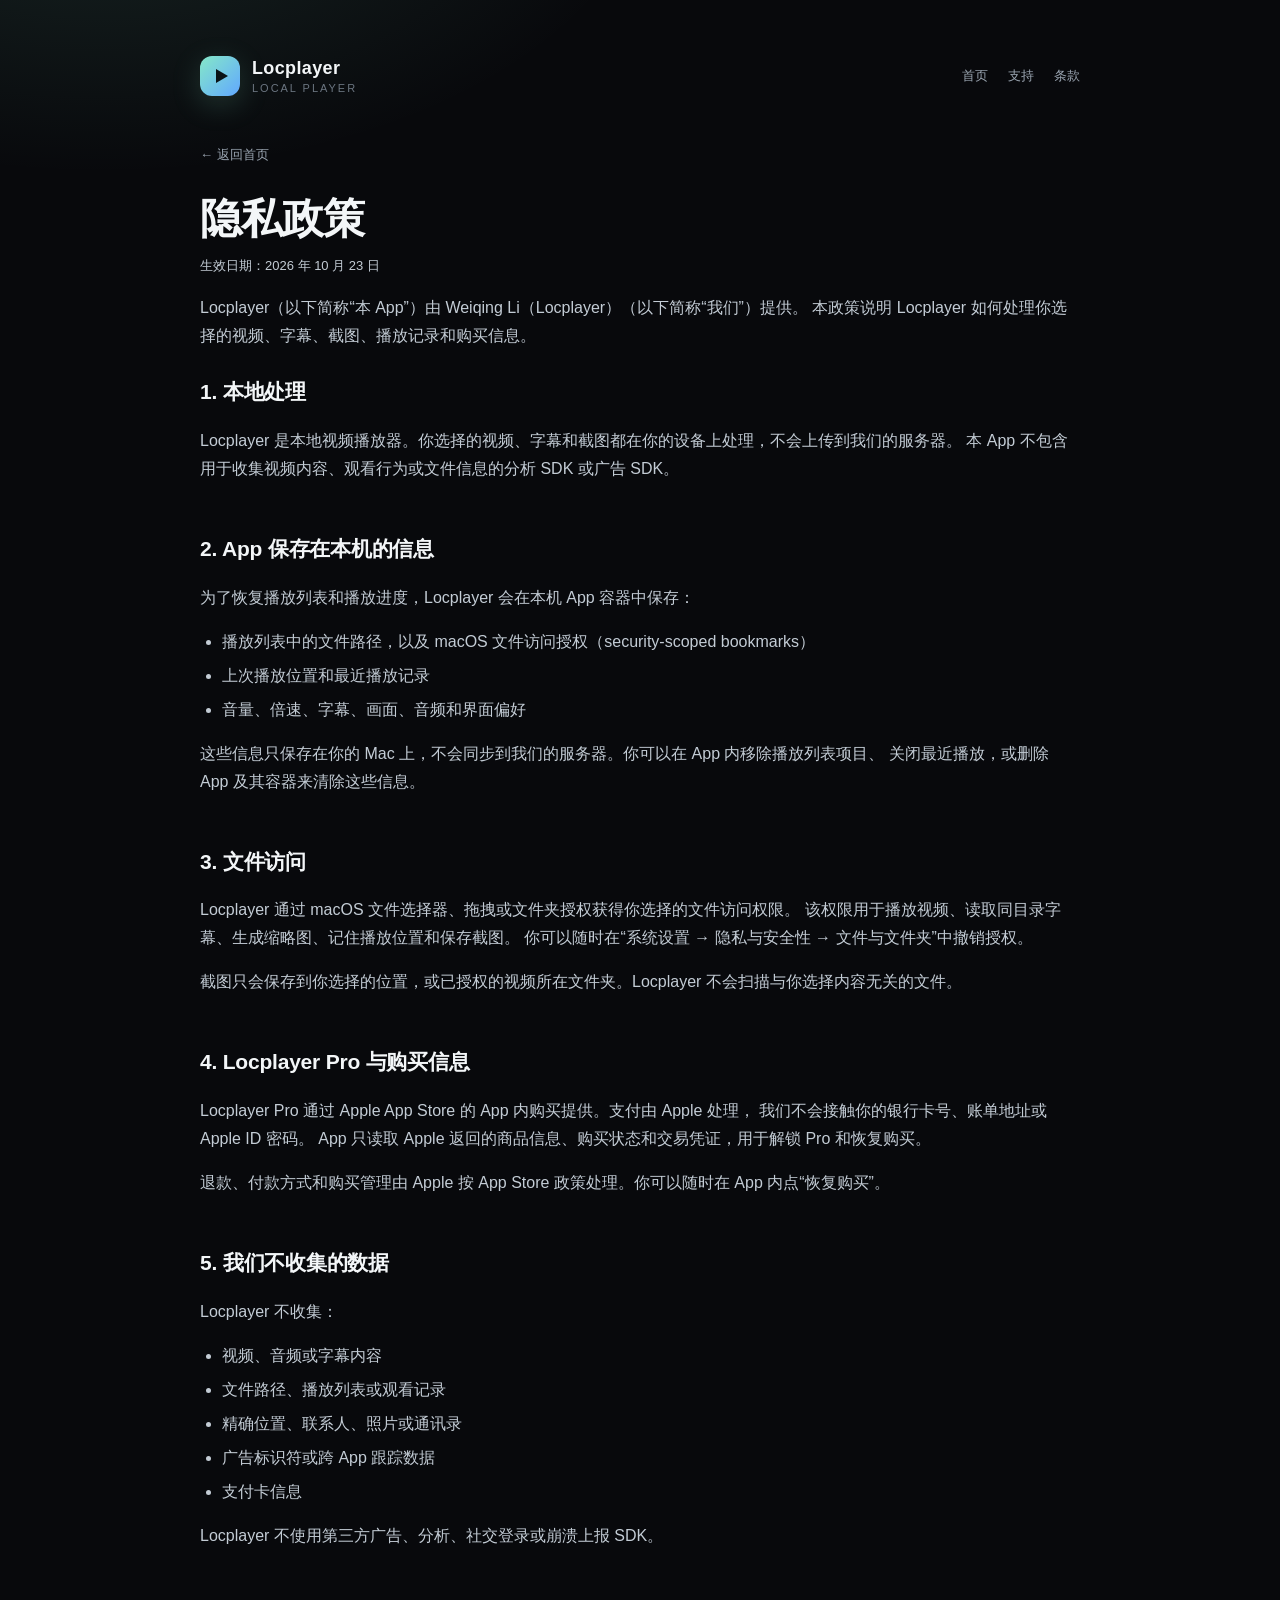
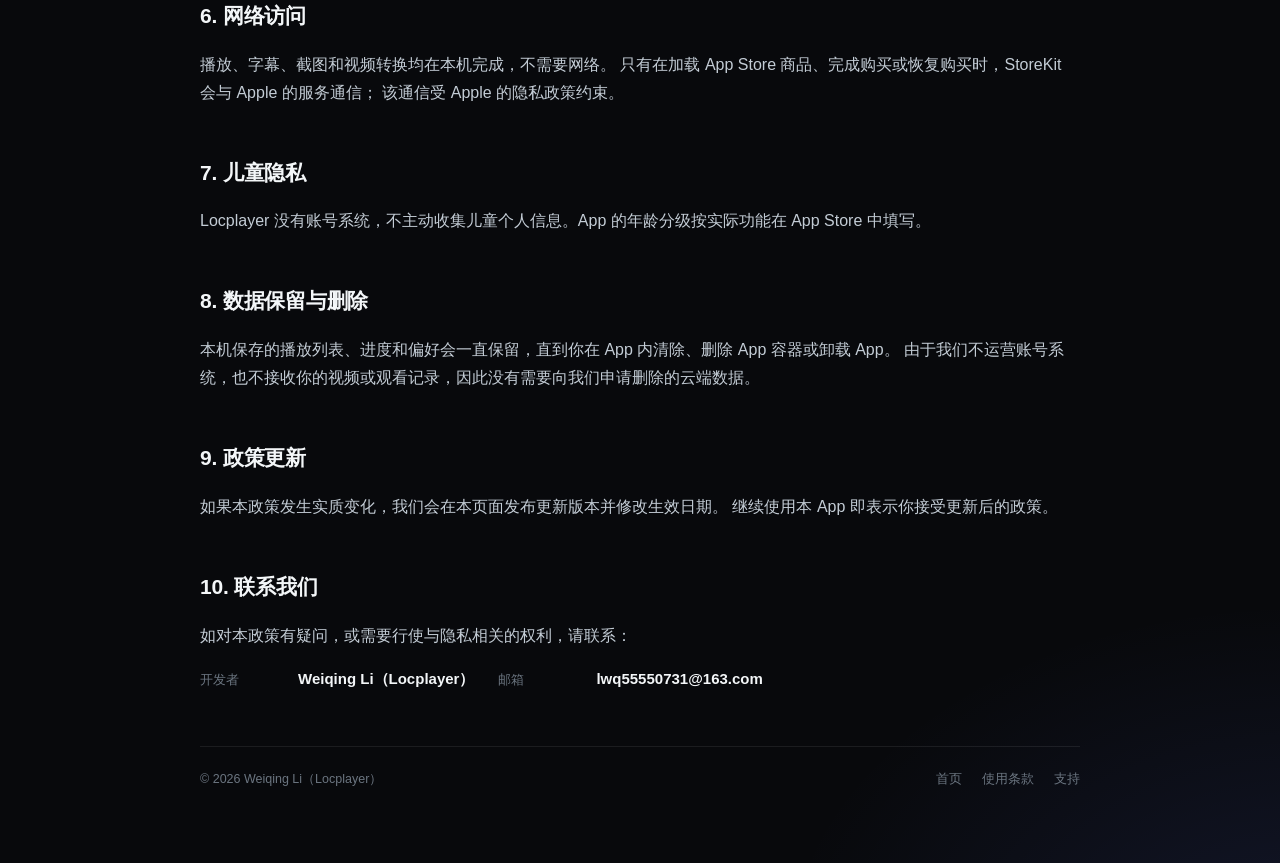
==== privacy.html @ 84baadae "Add Locplayer legal and support pages" ====
<!doctype html>
<html lang="zh-CN">
<head>
  <meta charset="utf-8">
  <meta name="viewport" content="width=device-width, initial-scale=1">
  <title>隐私政策 · Locplayer</title>
  <meta name="description" content="Locplayer 隐私政策：视频、字幕和截图都在本机处理。">
  <link rel="stylesheet" href="style.css">
</head>
<body>
  <div class="wrap doc">
    <header class="site">
      <div class="logo" aria-hidden="true"></div>
      <div class="brand">
        <strong>Locplayer</strong>
        <span>LOCAL PLAYER</span>
      </div>
      <nav class="site-nav">
        <a href="index.html">首页</a>
        <a href="support.html">支持</a>
        <a href="terms.html">条款</a>
      </nav>
    </header>

    <a class="back" href="index.html">← 返回首页</a>
    <h1>隐私政策</h1>
    <p class="meta">生效日期：2026 年 10 月 23 日</p>

    <p>
      Locplayer（以下简称“本 App”）由 Weiqing Li（Locplayer）（以下简称“我们”）提供。
      本政策说明 Locplayer 如何处理你选择的视频、字幕、截图、播放记录和购买信息。
    </p>

    <h2>1. 本地处理</h2>
    <p>
      Locplayer 是本地视频播放器。你选择的视频、字幕和截图都在你的设备上处理，不会上传到我们的服务器。
      本 App 不包含用于收集视频内容、观看行为或文件信息的分析 SDK 或广告 SDK。
    </p>

    <h2>2. App 保存在本机的信息</h2>
    <p>为了恢复播放列表和播放进度，Locplayer 会在本机 App 容器中保存：</p>
    <ul>
      <li>播放列表中的文件路径，以及 macOS 文件访问授权（security-scoped bookmarks）</li>
      <li>上次播放位置和最近播放记录</li>
      <li>音量、倍速、字幕、画面、音频和界面偏好</li>
    </ul>
    <p>
      这些信息只保存在你的 Mac 上，不会同步到我们的服务器。你可以在 App 内移除播放列表项目、
      关闭最近播放，或删除 App 及其容器来清除这些信息。
    </p>

    <h2>3. 文件访问</h2>
    <p>
      Locplayer 通过 macOS 文件选择器、拖拽或文件夹授权获得你选择的文件访问权限。
      该权限用于播放视频、读取同目录字幕、生成缩略图、记住播放位置和保存截图。
      你可以随时在“系统设置 → 隐私与安全性 → 文件与文件夹”中撤销授权。
    </p>
    <p>
      截图只会保存到你选择的位置，或已授权的视频所在文件夹。Locplayer 不会扫描与你选择内容无关的文件。
    </p>

    <h2>4. Locplayer Pro 与购买信息</h2>
    <p>
      Locplayer Pro 通过 Apple App Store 的 App 内购买提供。支付由 Apple 处理，
      我们不会接触你的银行卡号、账单地址或 Apple ID 密码。
      App 只读取 Apple 返回的商品信息、购买状态和交易凭证，用于解锁 Pro 和恢复购买。
    </p>
    <p>
      退款、付款方式和购买管理由 Apple 按 App Store 政策处理。你可以随时在 App 内点“恢复购买”。
    </p>

    <h2>5. 我们不收集的数据</h2>
    <p>Locplayer 不收集：</p>
    <ul>
      <li>视频、音频或字幕内容</li>
      <li>文件路径、播放列表或观看记录</li>
      <li>精确位置、联系人、照片或通讯录</li>
      <li>广告标识符或跨 App 跟踪数据</li>
      <li>支付卡信息</li>
    </ul>
    <p>Locplayer 不使用第三方广告、分析、社交登录或崩溃上报 SDK。</p>

    <h2>6. 网络访问</h2>
    <p>
      播放、字幕、截图和视频转换均在本机完成，不需要网络。
      只有在加载 App Store 商品、完成购买或恢复购买时，StoreKit 会与 Apple 的服务通信；
      该通信受 Apple 的隐私政策约束。
    </p>

    <h2>7. 儿童隐私</h2>
    <p>
      Locplayer 没有账号系统，不主动收集儿童个人信息。App 的年龄分级按实际功能在 App Store 中填写。
    </p>

    <h2>8. 数据保留与删除</h2>
    <p>
      本机保存的播放列表、进度和偏好会一直保留，直到你在 App 内清除、删除 App 容器或卸载 App。
      由于我们不运营账号系统，也不接收你的视频或观看记录，因此没有需要向我们申请删除的云端数据。
    </p>

    <h2>9. 政策更新</h2>
    <p>
      如果本政策发生实质变化，我们会在本页面发布更新版本并修改生效日期。
      继续使用本 App 即表示你接受更新后的政策。
    </p>

    <h2>10. 联系我们</h2>
    <p>如对本政策有疑问，或需要行使与隐私相关的权利，请联系：</p>
    <div class="contact-box">
      <span>开发者</span><strong>Weiqing Li（Locplayer）</strong>
      <span>邮箱</span><strong>lwq55550731@163.com</strong>
    </div>

    <footer class="site">
      <span>© 2026 Weiqing Li（Locplayer）</span>
      <span class="spacer"></span>
      <a href="index.html">首页</a>
      <a href="terms.html">使用条款</a>
      <a href="support.html">支持</a>
    </footer>
  </div>
</body>
</html>
---- style.css ----
:root {
  --bg: #08090c;
  --panel: #111319;
  --panel-2: #171a22;
  --stroke: rgba(255, 255, 255, 0.08);
  --stroke-strong: rgba(255, 255, 255, 0.14);
  --text: #f3f6f8;
  --muted: #9aa5b1;
  --faint: #6b7580;
  --accent: #85e8c8;
  --accent-2: #61a8ff;
  --gold: #ffc96b;
  --radius: 16px;
}

* {
  box-sizing: border-box;
}

html {
  scroll-behavior: smooth;
}

body {
  margin: 0;
  min-height: 100vh;
  color: var(--text);
  background:
    radial-gradient(900px 520px at 8% -6%, rgba(133, 232, 200, 0.13), transparent 62%),
    radial-gradient(820px 560px at 102% 104%, rgba(96, 120, 255, 0.12), transparent 64%),
    var(--bg);
  font-family: -apple-system, BlinkMacSystemFont, "SF Pro Text", "PingFang SC",
    "Hiragino Sans GB", "Microsoft YaHei", sans-serif;
  font-size: 16px;
  line-height: 1.75;
  -webkit-font-smoothing: antialiased;
}

a {
  color: var(--accent);
  text-decoration: none;
}

a:hover {
  text-decoration: underline;
  text-underline-offset: 3px;
}

.wrap {
  width: min(880px, calc(100% - 40px));
  margin: 0 auto;
  padding: 56px 0 72px;
}

header.site {
  display: flex;
  align-items: center;
  gap: 12px;
  margin-bottom: 44px;
}

.logo {
  width: 40px;
  height: 40px;
  border-radius: 12px;
  background: linear-gradient(135deg, var(--accent), var(--accent-2));
  display: grid;
  place-items: center;
  box-shadow: 0 8px 30px rgba(133, 232, 200, 0.18);
  flex: none;
}

.logo::after {
  content: "";
  width: 0;
  height: 0;
  border-left: 12px solid #0a1216;
  border-top: 7px solid transparent;
  border-bottom: 7px solid transparent;
  margin-left: 3px;
}

.brand {
  display: flex;
  flex-direction: column;
  line-height: 1.3;
}

.brand strong {
  font-size: 18px;
  font-weight: 650;
  letter-spacing: 0.02em;
}

.brand span {
  font-size: 11px;
  letter-spacing: 0.18em;
  color: var(--faint);
}

.site-nav {
  margin-left: auto;
  display: flex;
  gap: 20px;
  font-size: 13px;
  color: var(--muted);
}

.site-nav a {
  color: var(--muted);
}

.site-nav a:hover {
  color: var(--text);
}

h1 {
  margin: 0 0 10px;
  font-size: clamp(30px, 4.6vw, 42px);
  line-height: 1.25;
  letter-spacing: -0.02em;
  font-weight: 700;
}

.lead {
  margin: 0 0 36px;
  color: var(--muted);
  font-size: 16px;
  max-width: 660px;
}

.meta {
  margin-top: 8px;
  color: var(--faint);
  font-size: 13px;
}

.cards {
  display: grid;
  grid-template-columns: repeat(3, minmax(0, 1fr));
  gap: 14px;
  margin: 34px 0 40px;
}

.card {
  display: block;
  padding: 22px 20px;
  background: linear-gradient(180deg, rgba(255, 255, 255, 0.035), rgba(255, 255, 255, 0.012));
  border: 1px solid var(--stroke);
  border-radius: var(--radius);
  color: var(--text);
  transition: transform 160ms ease, border-color 160ms ease, background 160ms ease;
}

.card:hover {
  text-decoration: none;
  transform: translateY(-2px);
  border-color: var(--stroke-strong);
  background: linear-gradient(180deg, rgba(255, 255, 255, 0.055), rgba(255, 255, 255, 0.018));
}

.card .icon {
  display: grid;
  place-items: center;
  width: 34px;
  height: 34px;
  margin-bottom: 14px;
  border-radius: 10px;
  background: rgba(133, 232, 200, 0.1);
  color: var(--accent);
  font-size: 16px;
}

.card h2 {
  margin: 0 0 5px;
  font-size: 16px;
  font-weight: 620;
}

.card p {
  margin: 0;
  color: var(--muted);
  font-size: 13px;
  line-height: 1.6;
}

.panel {
  background: rgba(255, 255, 255, 0.022);
  border: 1px solid var(--stroke);
  border-radius: var(--radius);
  padding: 28px 30px;
  margin: 0 0 18px;
}

.panel h2 {
  margin: 0 0 8px;
  font-size: 19px;
  font-weight: 640;
}

.panel p,
.panel ul,
.panel ol {
  margin: 8px 0;
  color: #c8d0d8;
}

.panel ul,
.panel ol {
  padding-left: 22px;
}

.panel li {
  margin: 6px 0;
}

.notice {
  border: 1px solid rgba(255, 201, 107, 0.24);
  background: rgba(255, 201, 107, 0.06);
}

.notice strong {
  color: var(--gold);
}

.doc h2 {
  margin: 40px 0 10px;
  padding-top: 8px;
  font-size: 21px;
  font-weight: 650;
  letter-spacing: -0.01em;
}

.doc h2:first-of-type {
  margin-top: 8px;
}

.doc p,
.doc li {
  color: #c3ccd5;
}

.doc ul {
  padding-left: 22px;
}

.doc li {
  margin: 6px 0;
}

.doc .muted {
  color: var(--faint);
}

.contact-box {
  display: flex;
  flex-wrap: wrap;
  gap: 8px 24px;
  align-items: baseline;
  margin-top: 12px;
  font-size: 15px;
}

.contact-box span {
  color: var(--faint);
  font-size: 13px;
  min-width: 74px;
}

details {
  border-top: 1px solid var(--stroke);
  padding: 16px 0;
}

details:first-of-type {
  border-top: 0;
  padding-top: 4px;
}

summary {
  cursor: pointer;
  font-weight: 580;
  font-size: 15.5px;
  list-style: none;
  display: flex;
  gap: 10px;
  align-items: baseline;
}

summary::-webkit-details-marker {
  display: none;
}

summary::before {
  content: "+";
  color: var(--accent);
  font-weight: 500;
  width: 14px;
  flex: none;
}

details[open] summary::before {
  content: "−";
}

details p {
  margin: 10px 0 2px 24px;
  color: var(--muted);
  font-size: 14.5px;
}

.price {
  display: inline-flex;
  align-items: baseline;
  gap: 8px;
  padding: 8px 14px;
  border-radius: 999px;
  border: 1px solid rgba(255, 201, 107, 0.25);
  background: rgba(255, 201, 107, 0.07);
  color: var(--gold);
  font-weight: 650;
  font-size: 15px;
}

.price small {
  color: rgba(255, 201, 107, 0.68);
  font-weight: 500;
  font-size: 12px;
}

footer.site {
  margin-top: 54px;
  padding-top: 22px;
  border-top: 1px solid var(--stroke);
  display: flex;
  flex-wrap: wrap;
  gap: 8px 20px;
  color: var(--faint);
  font-size: 12.5px;
}

footer.site .spacer {
  flex: 1;
}

footer.site a {
  color: var(--faint);
}

footer.site a:hover {
  color: var(--muted);
}

.back {
  display: inline-flex;
  align-items: center;
  gap: 6px;
  margin-bottom: 26px;
  color: var(--muted);
  font-size: 13px;
}

@media (max-width: 720px) {
  .wrap {
    width: min(100% - 32px, 880px);
    padding: 34px 0 52px;
  }

  header.site {
    margin-bottom: 30px;
  }

  .site-nav {
    display: none;
  }

  .cards {
    grid-template-columns: 1fr;
  }

  .panel {
    padding: 22px 20px;
  }
}

@media (prefers-reduced-motion: reduce) {
  * {
    transition: none !important;
  }
}
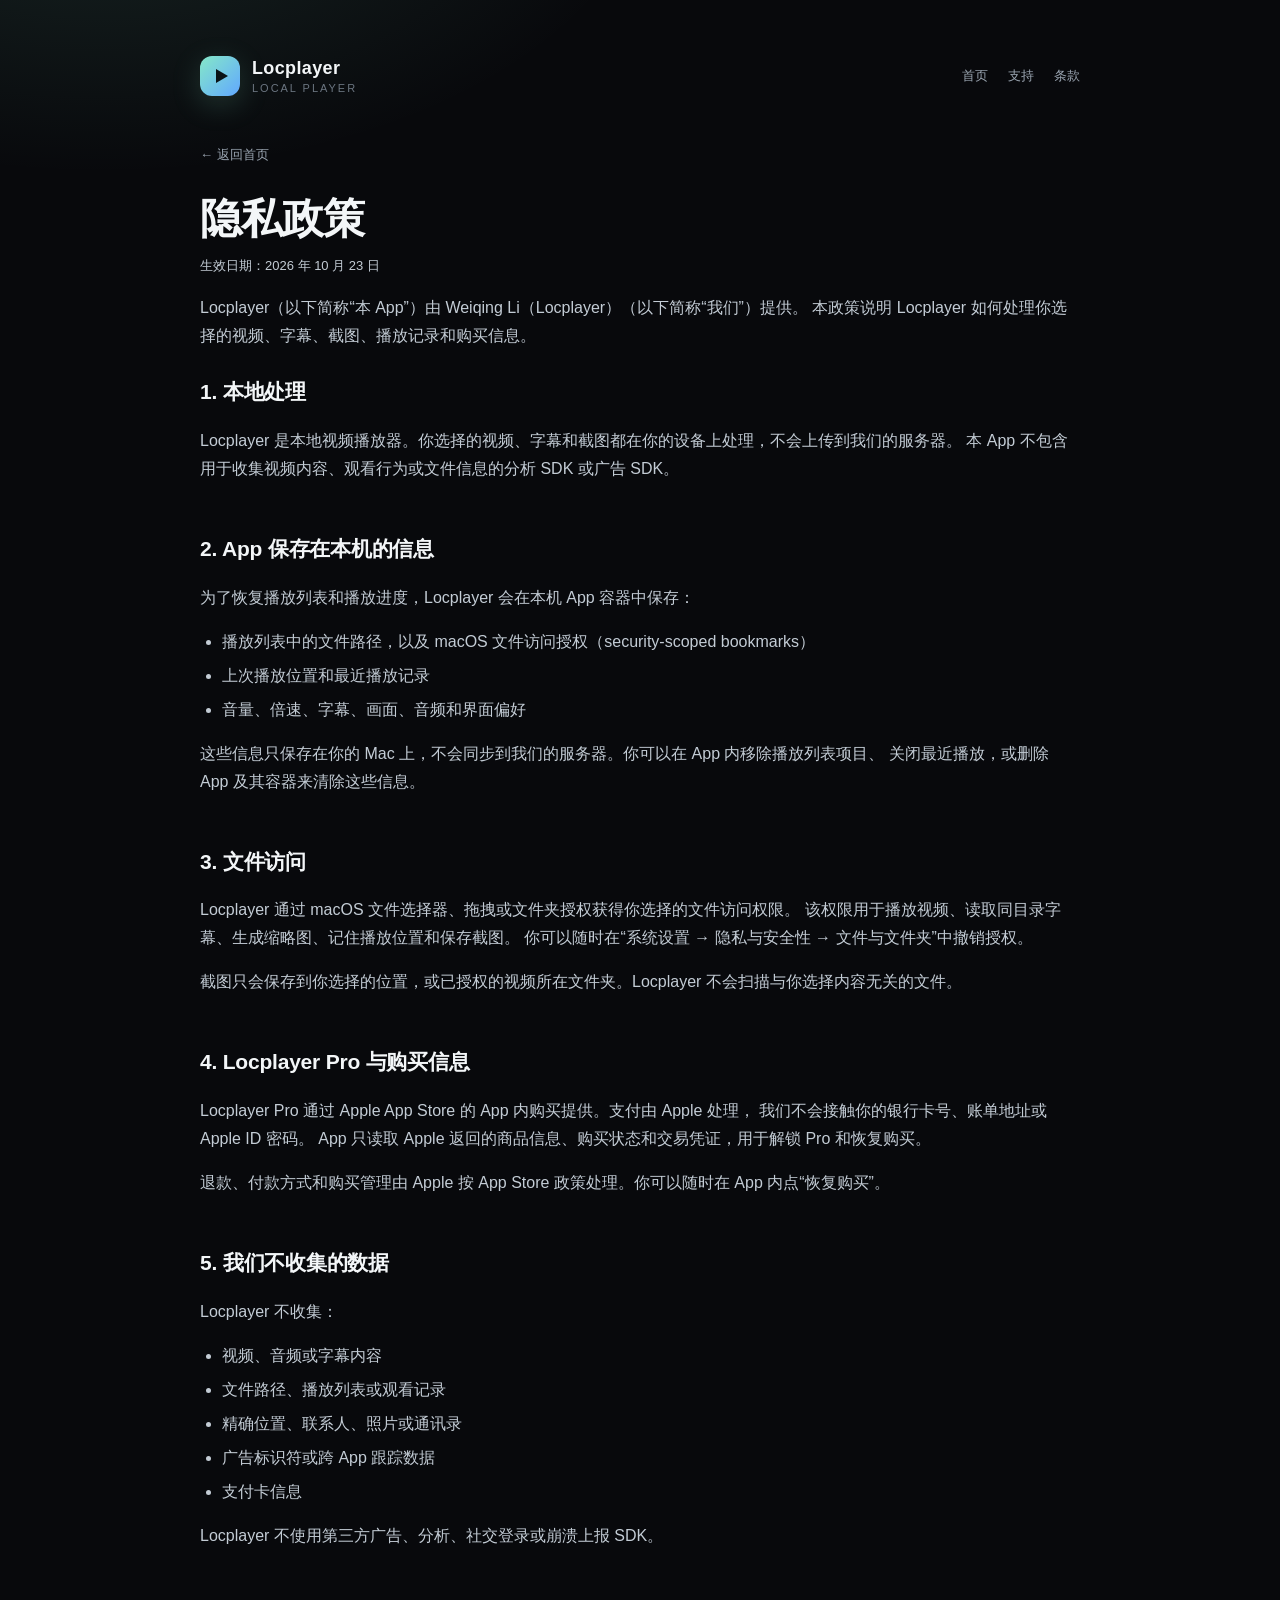
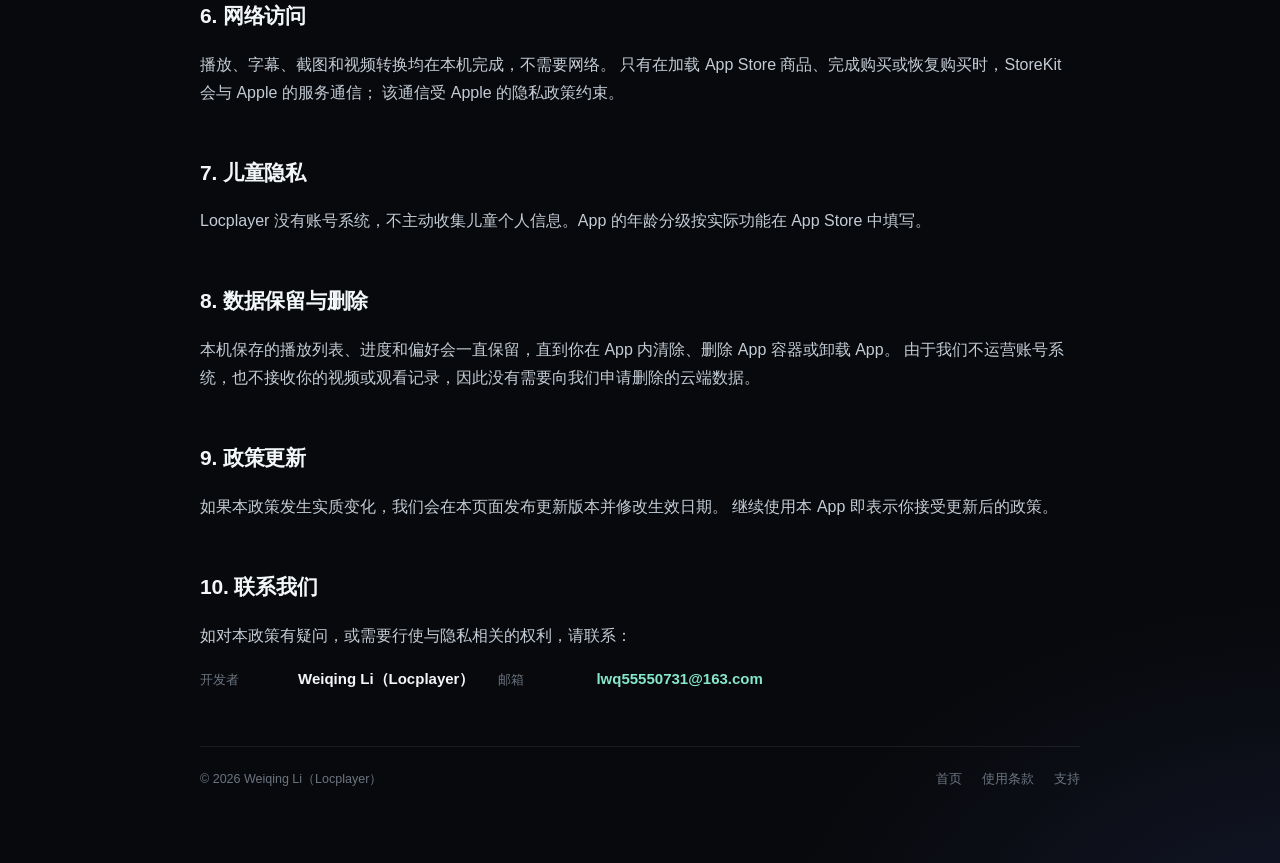
==== commit abc5a9d7: "Update privacy.html" ====
--- a/privacy.html
+++ b/privacy.html
@@ -108,7 +108,7 @@
     <p>如对本政策有疑问，或需要行使与隐私相关的权利，请联系：</p>
     <div class="contact-box">
       <span>开发者</span><strong>Weiqing Li（Locplayer）</strong>
-      <span>邮箱</span><strong>lwq55550731@163.com</strong>
+      <span>邮箱</span><strong><a href="mailto:lwq55550731@163.com">lwq55550731@163.com</a></strong>
     </div>
 
     <footer class="site">
